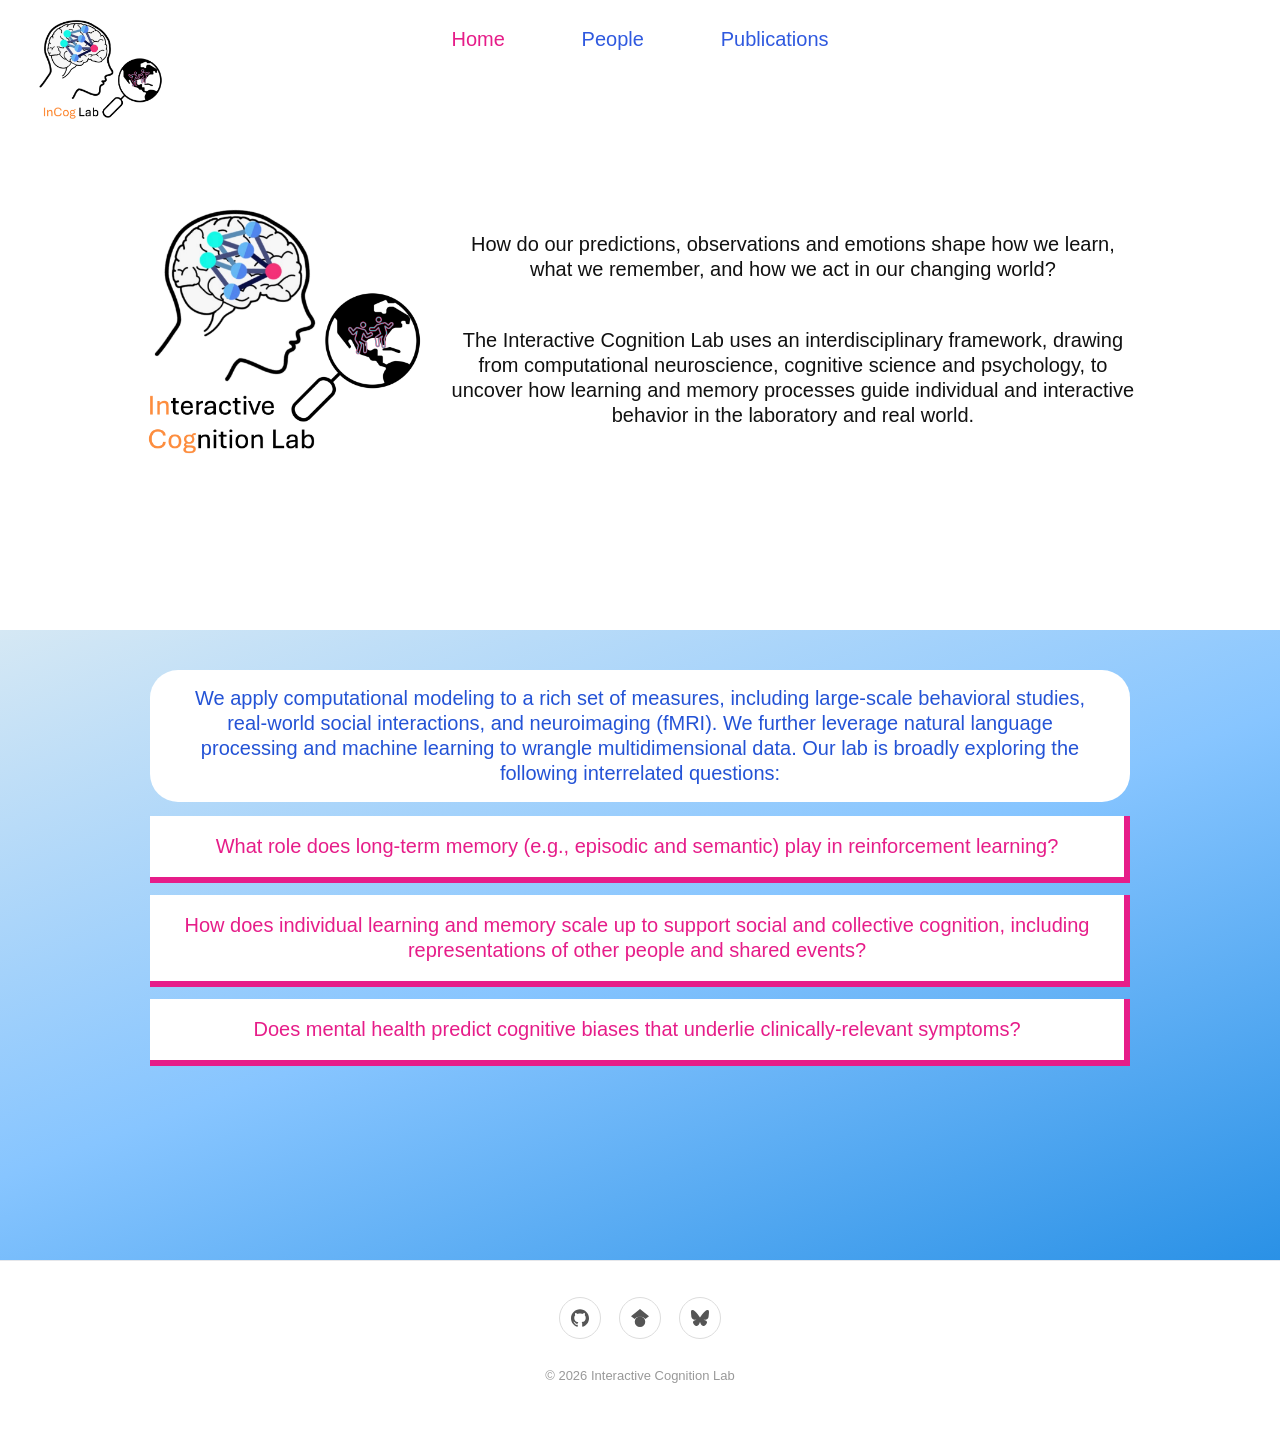
==== index.html @ 00dfb43a "Update index.html" ====
<!DOCTYPE html>
<html lang="en">
<head>
  <meta charset="UTF-8">
  <meta name="google-site-verification" content="i6T7c2wCeWGUU5ARaDtb7TlyhHtVNoj1S5VFIwSNNpw" />
  <title>Interactive Cognition Lab USC</title>
  <link rel="stylesheet" href="styles.css">
  <link rel="preload" href="images/facpic.jpg" as="image">
  <link rel="preload" href="images/avishacr.jpg" as="image">
  <link rel="preload" href="images/icon3.jpg" as="image">
    <link rel="preload" href="images/iconmini.jpg" as="image">

</head>
<body>

<img src="images/iconmini.jpg" class="mini-logo">

<nav>
  <a href="index.html" class="active">Home</a>
  <a href="people.html">People</a>
  <a href="publications.html">Publications</a>
</nav>

<section class="section white">
  <img src="images/icon3.jpg" class="big-logo">
  <div class="white-text">
    <h4>How do our predictions, observations and emotions shape how we learn, what we remember, and how we act in our changing world?</h4>
    <br>
    <p>The Interactive Cognition Lab uses an interdisciplinary framework, drawing from computational neuroscience, cognitive science and psychology, to uncover how learning and memory processes guide individual and interactive behavior in the laboratory and real world.</p>
  </div>
</section>

<section class="section blue">
  <h4>We apply computational modeling to a rich set of measures, including large-scale behavioral studies, real-world social interactions, and neuroimaging (fMRI). We further leverage natural language processing and machine learning to wrangle multidimensional data. Our lab is broadly exploring the following interrelated questions:</h4>
  <p>What role does long-term memory (e.g., episodic and semantic) play in reinforcement learning?</p>
  <p>How does individual learning and memory scale up to support social and collective cognition, including representations of other people and shared events?</p>
  <p>Does mental health predict cognitive biases that underlie clinically-relevant symptoms?</p>
</section>

<footer>
  <div class="social-icons">

    <a href="mailto:nrouhani@usc.edu" class="social-link" title="Email">
      <svg viewBox="0 0 24 24" xmlns="http://www.w3.org/2000/svg">
        <path d="M12 .297c-6.63 0-12 5.373-12 12 0 5.303 3.438 9.8 8.205 11.385.6.113.82-.258.82-.577 0-.285-.01-1.04-.015-2.04-3.338.724-4.042-1.61-4.042-1.61C4.422 18.07 3.633 17.7 3.633 17.7c-1.087-.744.084-.729.084-.729 1.205.084 1.838 1.236 1.838 1.236 1.07 1.835 2.809 1.305 3.495.998.108-.776.417-1.305.76-1.605-2.665-.3-5.466-1.332-5.466-5.93 0-1.31.465-2.38 1.235-3.22-.135-.303-.54-1.523.105-3.176 0 0 1.005-.322 3.3 1.23.96-.267 1.98-.399 3-.405 1.02.006 2.04.138 3 .405 2.28-1.552 3.285-1.23 3.285-1.23.645 1.653.24 2.873.12 3.176.765.84 1.23 1.91 1.23 3.22 0 4.61-2.805 5.625-5.475 5.92.42.36.81 1.096.81 2.22 0 1.606-.015 2.896-.015 3.286 0 .315.21.69.825.57C20.565 22.092 24 17.592 24 12.297c0-6.627-5.373-12-12-12"/>
      </svg>
    </a>

    <a href="https://scholar.google.com/citations?user=mH-FwtcAAAAJ&hl=en" class="social-link" title="Google Scholar">
      <svg viewBox="0 0 24 24" xmlns="http://www.w3.org/2000/svg">
        <path d="M12 24a7 7 0 1 1 0-14 7 7 0 0 1 0 14zm0-24L0 9.5l4.838 3.94A8 8 0 0 1 12 10a8 8 0 0 1 7.162 3.44L24 9.5z"/>
      </svg>
    </a>
<a href="https://bsky.app/profile/ninarouhani.bsky.social" class="social-link" title="Bluesky">
      <svg role="img" viewBox="0 0 24 24" xmlns="http://www.w3.org/2000/svg"><title>Bluesky</title><path d="M5.202 2.857C7.954 4.922 10.913 9.11 12 11.358c1.087-2.247 4.046-6.436 6.798-8.501C20.783 1.366 24 .213 24 3.883c0 .732-.42 6.156-.667 7.037-.856 3.061-3.978 3.842-6.755 3.37 4.854.826 6.089 3.562 3.422 6.299-5.065 5.196-7.28-1.304-7.847-2.97-.104-.305-.152-.448-.153-.327 0-.121-.05.022-.153.327-.568 1.666-2.782 8.166-7.847 2.97-2.667-2.737-1.432-5.473 3.422-6.3-2.777.473-5.899-.308-6.755-3.369C.42 10.04 0 4.615 0 3.883c0-3.67 3.217-2.517 5.202-1.026"/></svg>
    </a>
  </div>
  <p class="footer-text">© 2026 Interactive Cognition Lab</p>
</footer>

</body>
</html>
---- styles.css ----
html, body {
  margin: 0;
  padding: 0;
  overflow-x: hidden;
  overflow-y: auto;
  font-family: Arial, Helvetica, sans-serif;
  background: white;
}

body {
  color: #111;
  position: relative;
}

img {
  display: block;
}

.mini-logo {
  position: absolute;
  top: 10px;
  left: 20px;
  width: 150px;
  height: auto;
  z-index: 20;
}

nav {
  position: absolute;
  top: 28px;
  left: 50%;
  transform: translateX(-50%);
  z-index: 20;
  display: flex;
  align-items: center;
  gap: clamp(40px, 6vw, 110px);
}

nav a {
  text-decoration: none;
  font-size: 20px;
  font-weight: 500;
  color: #2f59df;
}
nav a.active {
  color: #e61d89;
}

nav a.active:hover,
nav a:hover {
  color: #f96e05;
}

.section {
  box-sizing: border-box;
  min-height: auto;
}

.section.white {
  display: flex;
  align-items: center;
  justify-content: center;
  gap: 24px;
  padding: 80px 70px 50px;
  background: white;
  min-height: 70vh;
}


.big-logo {
  width: auto;
  height: 250px;
  flex-shrink: 0;
}

.white-text {
  display: flex;
  flex-direction: column;
  gap: 10px;
  max-width: 690px;
  text-align: center
}

.section.white h4 {
  margin: 0;
  font-size: 20px;
  font-weight: 400;
  line-height: 1.25;
  text-align: center;
}

.section.white p {
  margin: 8px 0 0;
  font-size: 20px;
  font-weight: 400;
  line-height: 1.25;
  text-align: center;
}


.section.blue {
  position: relative;
  background: linear-gradient(160deg, #d5e8f4 0%, #87c5ff 50%, #2a91e6 100%);
  padding: 40px 0 80px;
  min-height: 70vh;
  overflow: hidden;
}

.section.blue h4 {
  position: relative;
  z-index: 1;
  width: min(82vw, 980px);
  margin: 0 auto 14px;
  background: white;
  border-radius: 28px;
  padding: 16px 28px;
  box-sizing: border-box;
  color: #2453d6;
  font-size: 20px;
  font-weight: 400;
  line-height: 1.25;
  text-align: center;
}

.section.blue p {
  position: relative;
  z-index: 1;
  width: min(82vw, 980px);
  margin: 12px auto;
  background: white;
  padding: 18px 28px;
  box-sizing: border-box;
  color: #e61d89;
  font-size: 20px;
  font-weight: 400;
  line-height: 1.25;
  text-align: center;
  border-right: 6px solid #e61d89;
  border-bottom: 6px solid #e61d89;
}

footer {
  background: white;
  border-top: 1px solid #e5e7eb;
  padding: 36px 70px;
  display: flex;
  flex-direction: column;
  align-items: center;
  gap: 16px;
}

.footer-text {
  font-size: 13px;
  color: #999;
}

.social-icons {
  display: flex;
  gap: 18px;
  align-items: center;
}

.social-link {
  display: flex;
  align-items: center;
  justify-content: center;
  width: 40px;
  height: 40px;
  border-radius: 50%;
  border: 1.5px solid #ddd;
  color: #555;
  text-decoration: none;
  transition: border-color 0.2s, color 0.2s;
}

.social-link:hover {
  border-color: #2f59df;
  color: #2f59df;
}

.social-link svg {
  width: 18px;
  height: 18px;
  fill: currentColor;
}

@media (max-width: 1000px) {
  nav {
    right: 30px;
    gap: 40px;
  }

  .section.white {
    flex-direction: column;
    text-align: center;
  }

  .white-text {
    max-width: 760px;
  }

  .section.white p {
    text-align: center;
  }
}.page-header {
  position: relative;
  height: 150px;
}
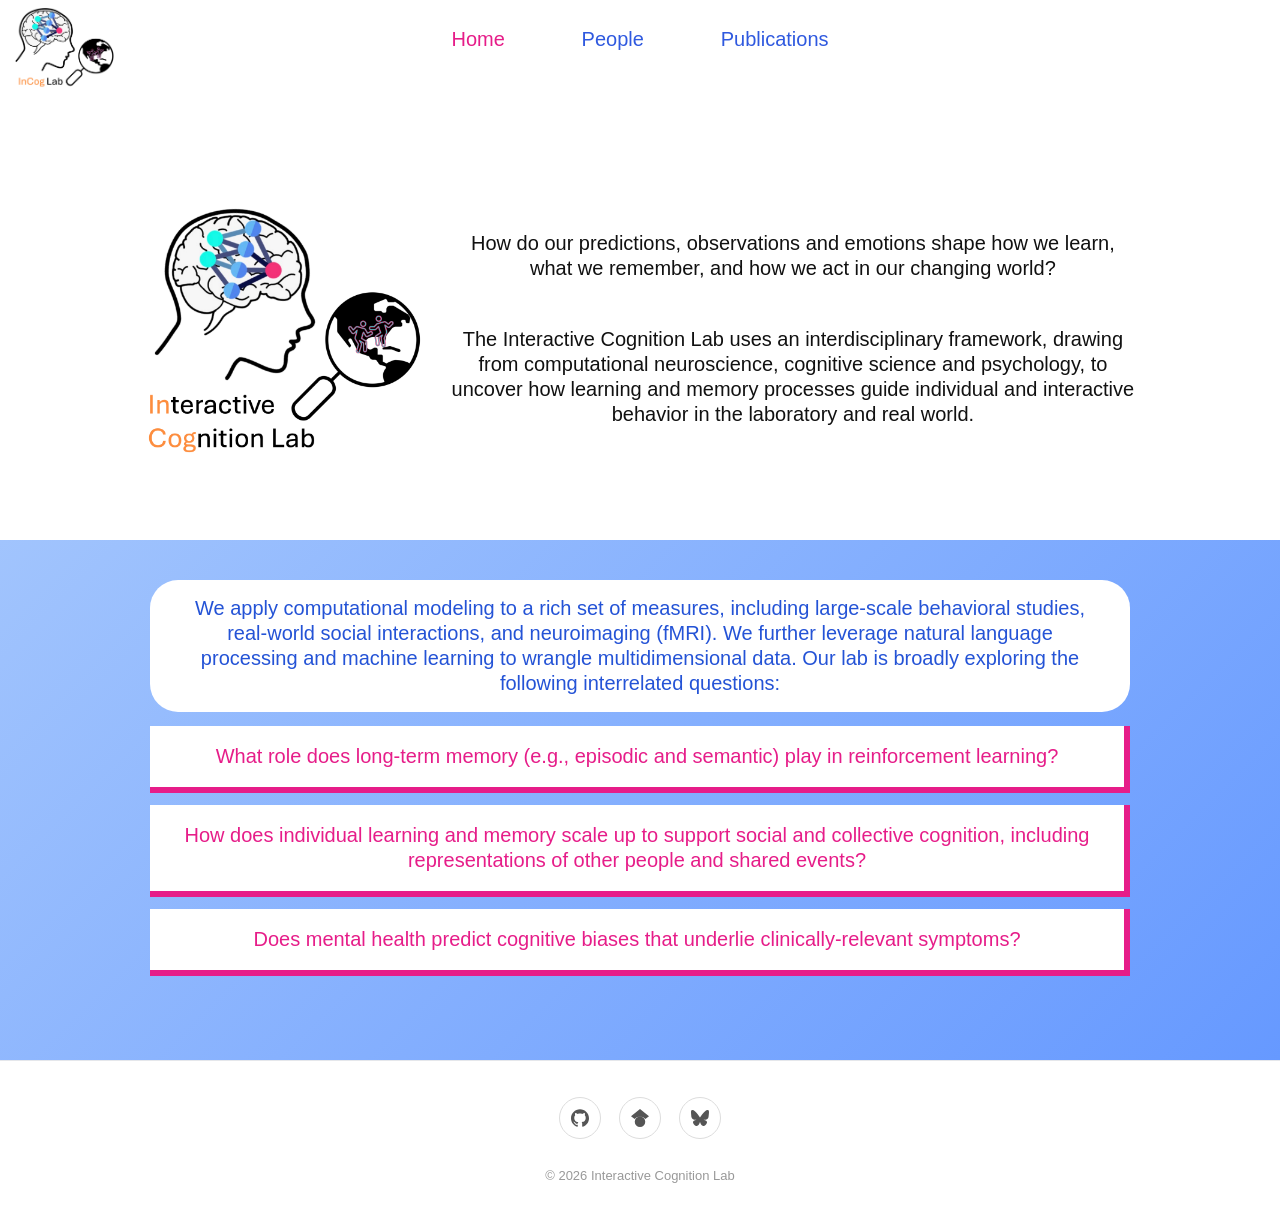
==== commit c0eddc41: "logo fix" ====
--- a/index.html
+++ b/index.html
@@ -2,8 +2,15 @@
 <html lang="en">
 <head>
   <meta charset="UTF-8">
-  <meta name="google-site-verification" content="i6T7c2wCeWGUU5ARaDtb7TlyhHtVNoj1S5VFIwSNNpw" />
-  <title>Interactive Cognition Lab USC</title>
+  <meta name="viewport" content="width=device-width, initial-scale=1">
+  <meta name="google-site-verification" content="HcijyXURKlSOa2yMo9kh0l89aOw9FTZR_rrnNe7q4EY" />
+
+<title>Interactive Cognition Lab | USC</title>
+<meta name="description" content="Nina Rouhani">
+<meta property="og:title" content="Rouhani Lab, USC Psychology">
+<meta property="og:description" content="Dr. Nina Rouhani's Interactive Cognition Lab at the University of Southern California, USC.">
+<meta property="og:url" content="https://incoglab.github.io/">
+
   <link rel="stylesheet" href="styles.css">
   <link rel="preload" href="images/facpic.jpg" as="image">
   <link rel="preload" href="images/avishacr.jpg" as="image">
--- a/styles.css
+++ b/styles.css
@@ -17,12 +17,8 @@
 }
 
 .mini-logo {
-  position: absolute;
-  top: 10px;
-  left: 20px;
-  width: 150px;
+  width: min(120px, 15vw);
   height: auto;
-  z-index: 20;
 }
 
 nav {
@@ -61,11 +57,10 @@
   align-items: center;
   justify-content: center;
   gap: 24px;
-  padding: 80px 70px 50px;
-  background: white;
-  min-height: 70vh;
-}
-
+  padding: clamp(40px, 8vh, 80px) clamp(24px, 6vw, 70px) clamp(24px, 5vh, 50px);
+  background: white;
+  min-height: 50vh;
+}
 
 .big-logo {
   width: auto;
@@ -97,15 +92,13 @@
   text-align: center;
 }
 
-
 .section.blue {
   position: relative;
-  background: linear-gradient(160deg, #d5e8f4 0%, #87c5ff 50%, #2a91e6 100%);
-  padding: 40px 0 80px;
-  min-height: 70vh;
+  background: linear-gradient(135deg, #a1c4fd 0%, #6699ff 100%);
+  padding: clamp(24px, 5vh, 40px) 0 clamp(40px, 8vh, 80px);
+  min-height: 50vh;
   overflow: hidden;
 }
-
 .section.blue h4 {
   position: relative;
   z-index: 1;
@@ -142,7 +135,7 @@
 footer {
   background: white;
   border-top: 1px solid #e5e7eb;
-  padding: 36px 70px;
+  padding: clamp(20px, 4vh, 36px) clamp(24px, 6vw, 70px);
   display: flex;
   flex-direction: column;
   align-items: center;
@@ -205,4 +198,4 @@
 }.page-header {
   position: relative;
   height: 150px;
-}+}
